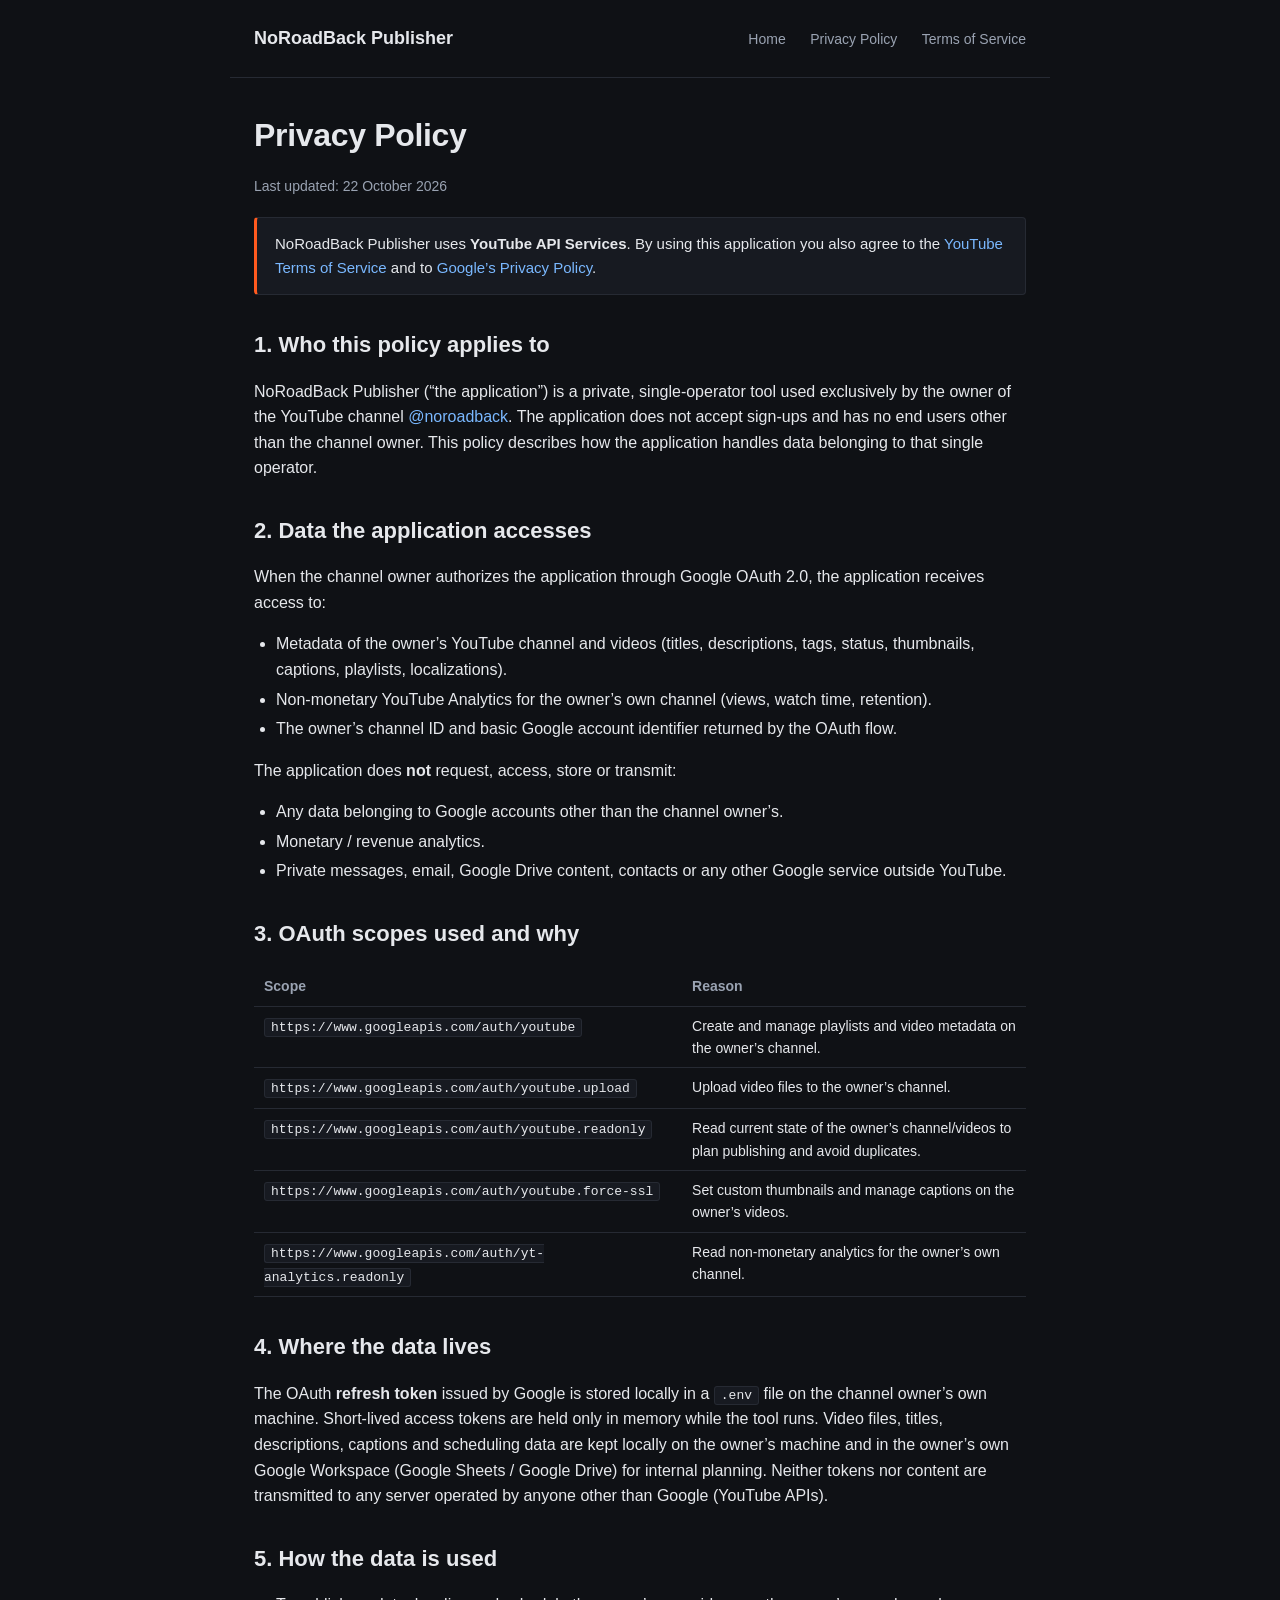
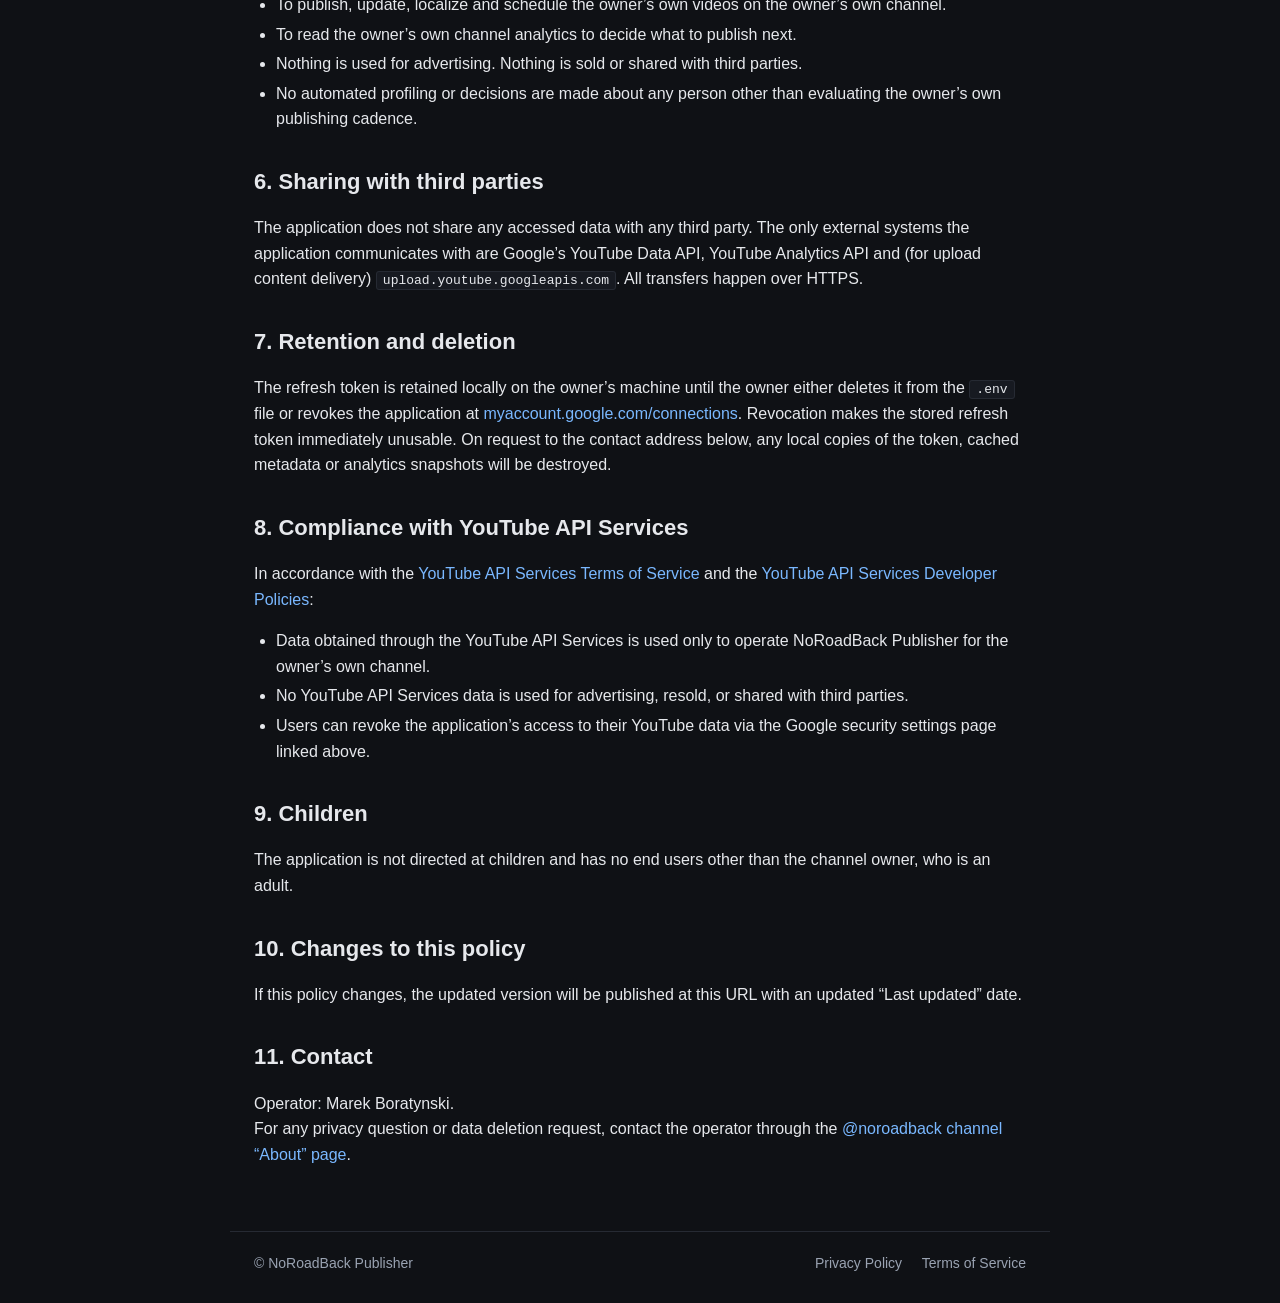
==== privacy.html @ 5c173f5f "Initial site for YouTube API Services audit (homepage, Privacy Policy, Terms of Service)" ====
<!doctype html>
<html lang="en">
<head>
  <meta charset="utf-8">
  <meta name="viewport" content="width=device-width, initial-scale=1">
  <title>Privacy Policy &mdash; NoRoadBack Publisher</title>
  <meta name="description" content="Privacy Policy for NoRoadBack Publisher, a private publishing automation tool that uses the YouTube API Services.">
  <link rel="stylesheet" href="style.css">
</head>
<body>
  <header>
    <div class="brand">NoRoadBack Publisher</div>
    <nav>
      <a href="index.html">Home</a>
      <a href="privacy.html">Privacy Policy</a>
      <a href="terms.html">Terms of Service</a>
    </nav>
  </header>

  <main>
    <h1>Privacy Policy</h1>
    <p class="muted small">Last updated: 22 October 2026</p>

    <div class="callout">
      NoRoadBack Publisher uses <strong>YouTube API Services</strong>.
      By using this application you also agree to the
      <a href="https://www.youtube.com/t/terms" rel="noopener">YouTube Terms of Service</a> and to
      <a href="https://policies.google.com/privacy" rel="noopener">Google&rsquo;s Privacy Policy</a>.
    </div>

    <h2>1. Who this policy applies to</h2>
    <p>
      NoRoadBack Publisher (&ldquo;the application&rdquo;) is a private, single-operator tool used
      exclusively by the owner of the YouTube channel
      <a href="https://www.youtube.com/@noroadback" rel="noopener">@noroadback</a>.
      The application does not accept sign-ups and has no end users other than the channel owner.
      This policy describes how the application handles data belonging to that single operator.
    </p>

    <h2>2. Data the application accesses</h2>
    <p>When the channel owner authorizes the application through Google OAuth 2.0, the application receives access to:</p>
    <ul>
      <li>Metadata of the owner&rsquo;s YouTube channel and videos (titles, descriptions, tags, status, thumbnails, captions, playlists, localizations).</li>
      <li>Non-monetary YouTube Analytics for the owner&rsquo;s own channel (views, watch time, retention).</li>
      <li>The owner&rsquo;s channel ID and basic Google account identifier returned by the OAuth flow.</li>
    </ul>
    <p>The application does <strong>not</strong> request, access, store or transmit:</p>
    <ul>
      <li>Any data belonging to Google accounts other than the channel owner&rsquo;s.</li>
      <li>Monetary / revenue analytics.</li>
      <li>Private messages, email, Google Drive content, contacts or any other Google service outside YouTube.</li>
    </ul>

    <h2>3. OAuth scopes used and why</h2>
    <table>
      <thead>
        <tr><th>Scope</th><th>Reason</th></tr>
      </thead>
      <tbody>
        <tr><td><code>https://www.googleapis.com/auth/youtube</code></td><td>Create and manage playlists and video metadata on the owner&rsquo;s channel.</td></tr>
        <tr><td><code>https://www.googleapis.com/auth/youtube.upload</code></td><td>Upload video files to the owner&rsquo;s channel.</td></tr>
        <tr><td><code>https://www.googleapis.com/auth/youtube.readonly</code></td><td>Read current state of the owner&rsquo;s channel/videos to plan publishing and avoid duplicates.</td></tr>
        <tr><td><code>https://www.googleapis.com/auth/youtube.force-ssl</code></td><td>Set custom thumbnails and manage captions on the owner&rsquo;s videos.</td></tr>
        <tr><td><code>https://www.googleapis.com/auth/yt-analytics.readonly</code></td><td>Read non-monetary analytics for the owner&rsquo;s own channel.</td></tr>
      </tbody>
    </table>

    <h2>4. Where the data lives</h2>
    <p>
      The OAuth <strong>refresh token</strong> issued by Google is stored locally in a
      <code>.env</code> file on the channel owner&rsquo;s own machine. Short-lived access tokens are
      held only in memory while the tool runs. Video files, titles, descriptions, captions and
      scheduling data are kept locally on the owner&rsquo;s machine and in the owner&rsquo;s own
      Google Workspace (Google Sheets / Google Drive) for internal planning. Neither tokens nor
      content are transmitted to any server operated by anyone other than Google (YouTube APIs).
    </p>

    <h2>5. How the data is used</h2>
    <ul>
      <li>To publish, update, localize and schedule the owner&rsquo;s own videos on the owner&rsquo;s own channel.</li>
      <li>To read the owner&rsquo;s own channel analytics to decide what to publish next.</li>
      <li>Nothing is used for advertising. Nothing is sold or shared with third parties.</li>
      <li>No automated profiling or decisions are made about any person other than evaluating the owner&rsquo;s own publishing cadence.</li>
    </ul>

    <h2>6. Sharing with third parties</h2>
    <p>
      The application does not share any accessed data with any third party. The only external
      systems the application communicates with are Google&rsquo;s YouTube Data API, YouTube Analytics
      API and (for upload content delivery) <code>upload.youtube.googleapis.com</code>.
      All transfers happen over HTTPS.
    </p>

    <h2>7. Retention and deletion</h2>
    <p>
      The refresh token is retained locally on the owner&rsquo;s machine until the owner either
      deletes it from the <code>.env</code> file or revokes the application at
      <a href="https://myaccount.google.com/connections" rel="noopener">myaccount.google.com/connections</a>.
      Revocation makes the stored refresh token immediately unusable. On request to the contact
      address below, any local copies of the token, cached metadata or analytics snapshots will be
      destroyed.
    </p>

    <h2>8. Compliance with YouTube API Services</h2>
    <p>
      In accordance with the
      <a href="https://developers.google.com/youtube/terms/api-services-terms-of-service" rel="noopener">YouTube API Services Terms of Service</a>
      and the
      <a href="https://developers.google.com/youtube/terms/developer-policies" rel="noopener">YouTube API Services Developer Policies</a>:
    </p>
    <ul>
      <li>Data obtained through the YouTube API Services is used only to operate NoRoadBack Publisher for the owner&rsquo;s own channel.</li>
      <li>No YouTube API Services data is used for advertising, resold, or shared with third parties.</li>
      <li>Users can revoke the application&rsquo;s access to their YouTube data via the Google security settings page linked above.</li>
    </ul>

    <h2>9. Children</h2>
    <p>The application is not directed at children and has no end users other than the channel owner, who is an adult.</p>

    <h2>10. Changes to this policy</h2>
    <p>If this policy changes, the updated version will be published at this URL with an updated &ldquo;Last updated&rdquo; date.</p>

    <h2 id="contact">11. Contact</h2>
    <p>
      Operator: Marek Boratynski.<br>
      For any privacy question or data deletion request, contact the operator through the
      <a href="https://www.youtube.com/@noroadback/about" rel="noopener">@noroadback channel &ldquo;About&rdquo; page</a>.
    </p>
  </main>

  <footer>
    <div>&copy; NoRoadBack Publisher</div>
    <div>
      <a href="privacy.html">Privacy Policy</a>
      <a href="terms.html">Terms of Service</a>
    </div>
  </footer>
</body>
</html>
---- style.css ----
:root {
  --bg: #0f1115;
  --surface: #171a21;
  --border: #262a33;
  --text: #e6e8ec;
  --muted: #9aa3b2;
  --accent: #ff5a1f;
  --link: #7ab8ff;
  --max: 820px;
}

* { box-sizing: border-box; }

html, body {
  margin: 0;
  padding: 0;
  background: var(--bg);
  color: var(--text);
  font-family: -apple-system, BlinkMacSystemFont, "Segoe UI", Roboto, "Helvetica Neue", Arial, sans-serif;
  font-size: 16px;
  line-height: 1.6;
}

a { color: var(--link); text-decoration: none; }
a:hover { text-decoration: underline; }

header, main, footer { max-width: var(--max); margin: 0 auto; padding: 0 24px; }

header {
  display: flex;
  justify-content: space-between;
  align-items: center;
  flex-wrap: wrap;
  padding-top: 24px;
  padding-bottom: 24px;
  border-bottom: 1px solid var(--border);
}

.brand {
  font-weight: 700;
  font-size: 18px;
  color: var(--text);
}

nav a {
  margin-left: 20px;
  color: var(--muted);
  font-size: 14px;
}

nav a:hover { color: var(--text); }

main { padding-top: 32px; padding-bottom: 48px; }

h1 { font-size: 32px; margin: 0 0 8px; letter-spacing: -0.01em; }
h2 { font-size: 22px; margin: 32px 0 8px; }
h3 { font-size: 17px; margin: 24px 0 6px; color: var(--text); }

p, li { color: var(--text); }
.muted { color: var(--muted); }
.small { font-size: 14px; }

.tagline {
  color: var(--muted);
  font-size: 17px;
  margin: 0 0 24px;
}

.callout {
  background: var(--surface);
  border: 1px solid var(--border);
  border-left: 3px solid var(--accent);
  padding: 14px 18px;
  margin: 20px 0;
  border-radius: 4px;
  font-size: 15px;
}

code {
  background: var(--surface);
  border: 1px solid var(--border);
  padding: 1px 6px;
  border-radius: 3px;
  font-size: 13px;
  font-family: "SF Mono", Menlo, Consolas, monospace;
}

ul { padding-left: 22px; }
li { margin: 4px 0; }

table {
  width: 100%;
  border-collapse: collapse;
  margin: 16px 0;
  font-size: 14px;
}
th, td {
  text-align: left;
  padding: 8px 10px;
  border-bottom: 1px solid var(--border);
  vertical-align: top;
}
th { color: var(--muted); font-weight: 600; }

footer {
  border-top: 1px solid var(--border);
  padding-top: 20px;
  padding-bottom: 32px;
  color: var(--muted);
  font-size: 14px;
  display: flex;
  justify-content: space-between;
  flex-wrap: wrap;
  gap: 12px;
}
footer a { color: var(--muted); margin-left: 16px; }
footer a:first-of-type { margin-left: 0; }

@media (max-width: 560px) {
  header { flex-direction: column; align-items: flex-start; gap: 10px; }
  nav a { margin-left: 0; margin-right: 16px; }
  footer { flex-direction: column; }
  footer a { margin-left: 0; }
}
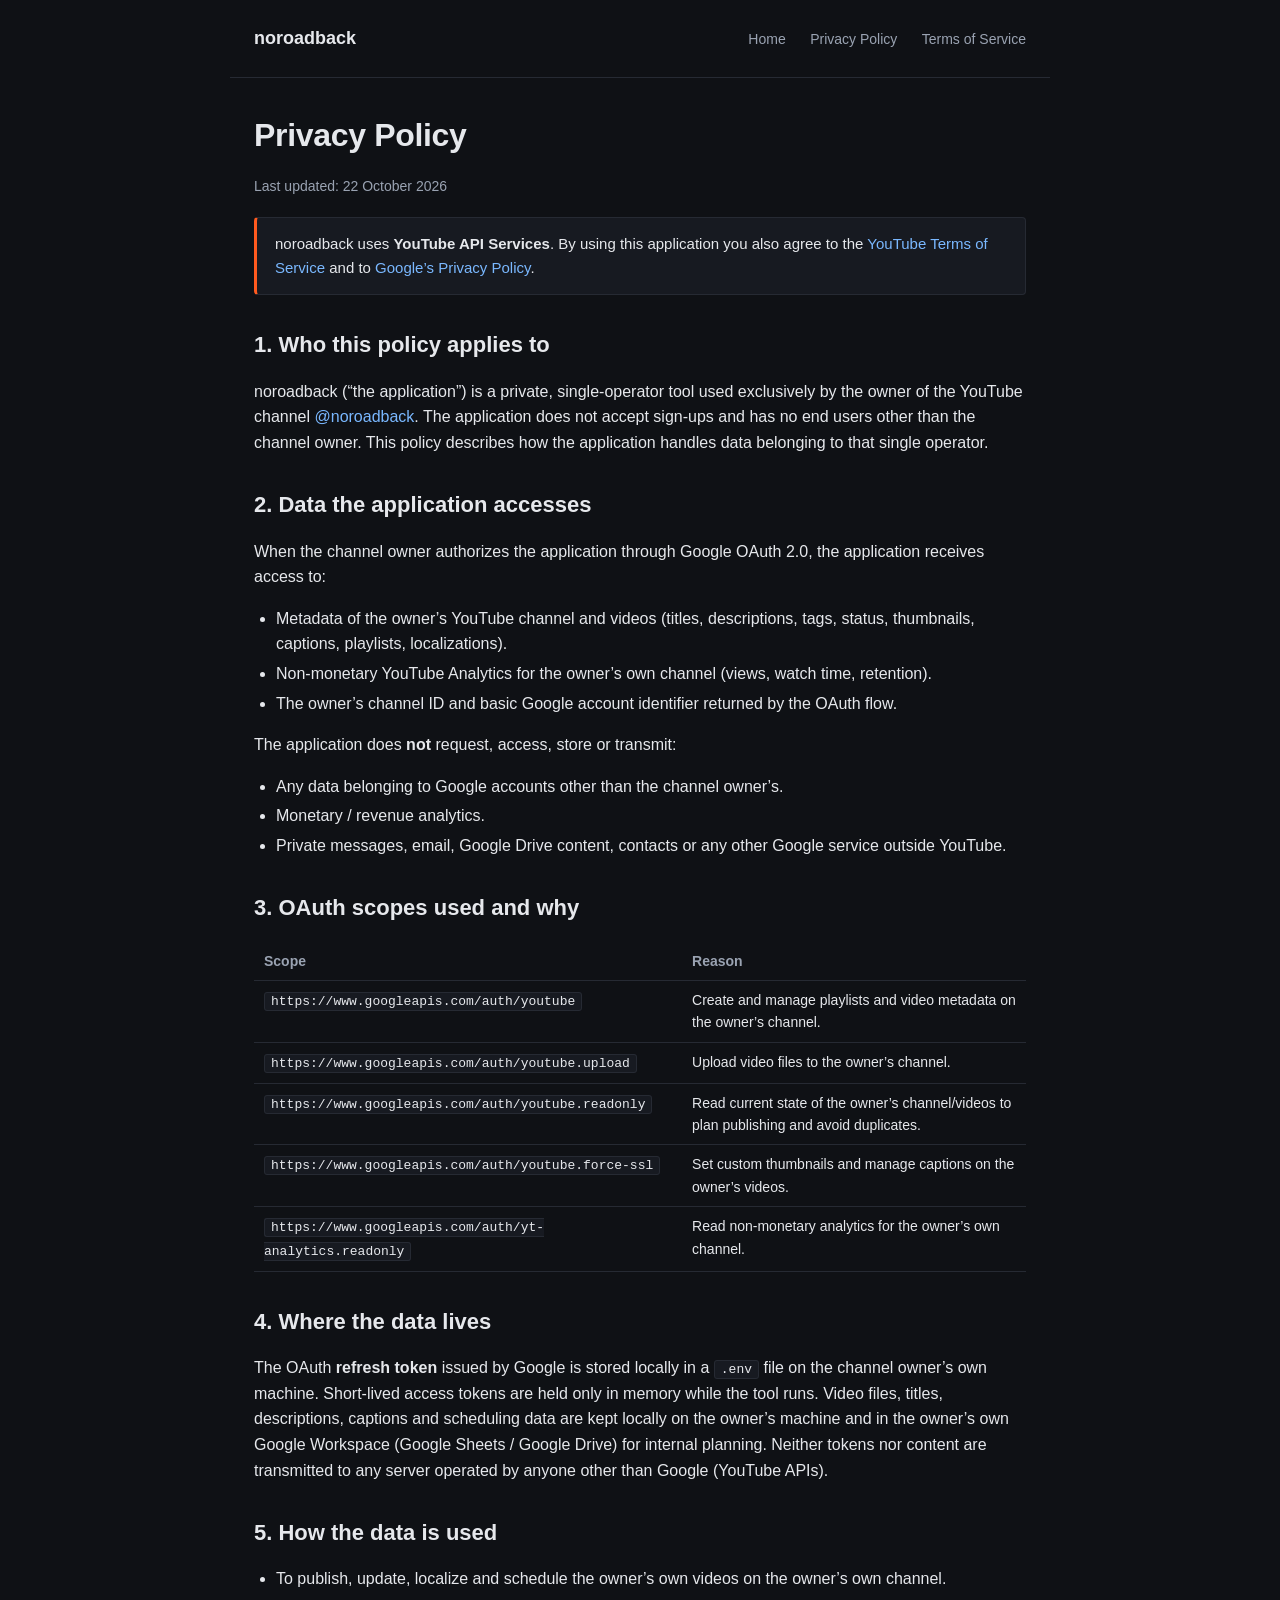
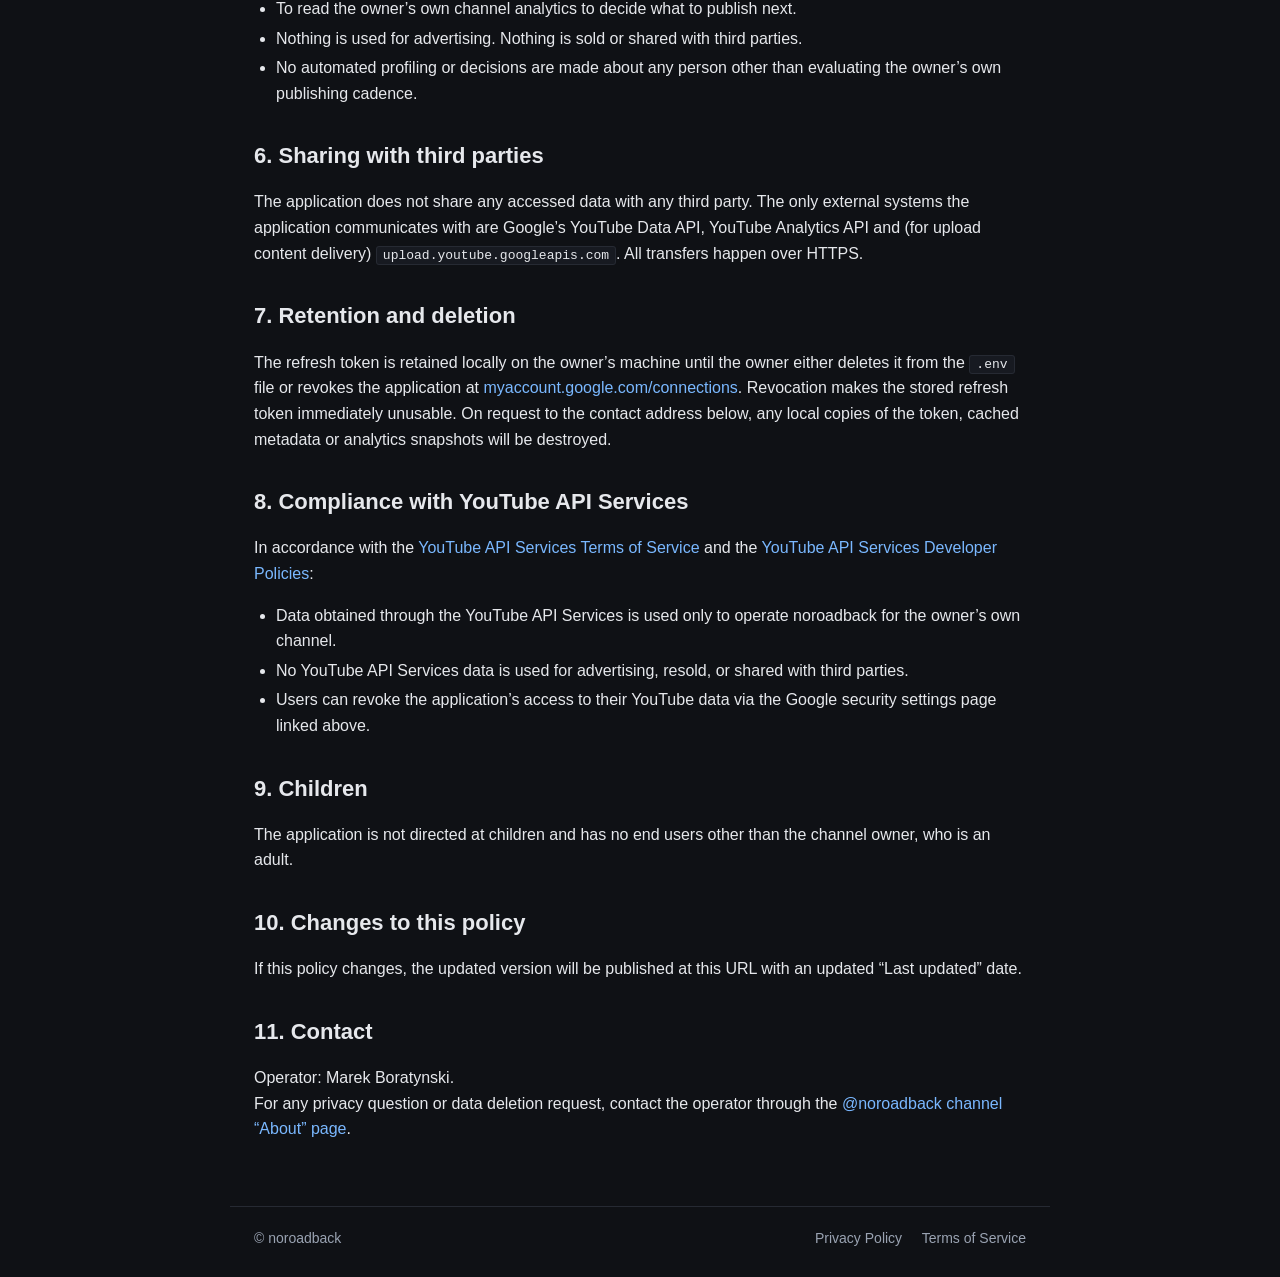
==== commit d19181a8: "Rename brand to 'noroadback' to match Google Cloud OAuth app name" ====
--- a/privacy.html
+++ b/privacy.html
@@ -3,13 +3,13 @@
 <head>
   <meta charset="utf-8">
   <meta name="viewport" content="width=device-width, initial-scale=1">
-  <title>Privacy Policy &mdash; NoRoadBack Publisher</title>
-  <meta name="description" content="Privacy Policy for NoRoadBack Publisher, a private publishing automation tool that uses the YouTube API Services.">
+  <title>Privacy Policy &mdash; noroadback</title>
+  <meta name="description" content="Privacy Policy for noroadback, a private publishing automation tool that uses the YouTube API Services.">
   <link rel="stylesheet" href="style.css">
 </head>
 <body>
   <header>
-    <div class="brand">NoRoadBack Publisher</div>
+    <div class="brand">noroadback</div>
     <nav>
       <a href="index.html">Home</a>
       <a href="privacy.html">Privacy Policy</a>
@@ -22,7 +22,7 @@
     <p class="muted small">Last updated: 22 October 2026</p>
 
     <div class="callout">
-      NoRoadBack Publisher uses <strong>YouTube API Services</strong>.
+      noroadback uses <strong>YouTube API Services</strong>.
       By using this application you also agree to the
       <a href="https://www.youtube.com/t/terms" rel="noopener">YouTube Terms of Service</a> and to
       <a href="https://policies.google.com/privacy" rel="noopener">Google&rsquo;s Privacy Policy</a>.
@@ -30,7 +30,7 @@
 
     <h2>1. Who this policy applies to</h2>
     <p>
-      NoRoadBack Publisher (&ldquo;the application&rdquo;) is a private, single-operator tool used
+      noroadback (&ldquo;the application&rdquo;) is a private, single-operator tool used
       exclusively by the owner of the YouTube channel
       <a href="https://www.youtube.com/@noroadback" rel="noopener">@noroadback</a>.
       The application does not accept sign-ups and has no end users other than the channel owner.
@@ -109,7 +109,7 @@
       <a href="https://developers.google.com/youtube/terms/developer-policies" rel="noopener">YouTube API Services Developer Policies</a>:
     </p>
     <ul>
-      <li>Data obtained through the YouTube API Services is used only to operate NoRoadBack Publisher for the owner&rsquo;s own channel.</li>
+      <li>Data obtained through the YouTube API Services is used only to operate noroadback for the owner&rsquo;s own channel.</li>
       <li>No YouTube API Services data is used for advertising, resold, or shared with third parties.</li>
       <li>Users can revoke the application&rsquo;s access to their YouTube data via the Google security settings page linked above.</li>
     </ul>
@@ -129,7 +129,7 @@
   </main>
 
   <footer>
-    <div>&copy; NoRoadBack Publisher</div>
+    <div>&copy; noroadback</div>
     <div>
       <a href="privacy.html">Privacy Policy</a>
       <a href="terms.html">Terms of Service</a>
